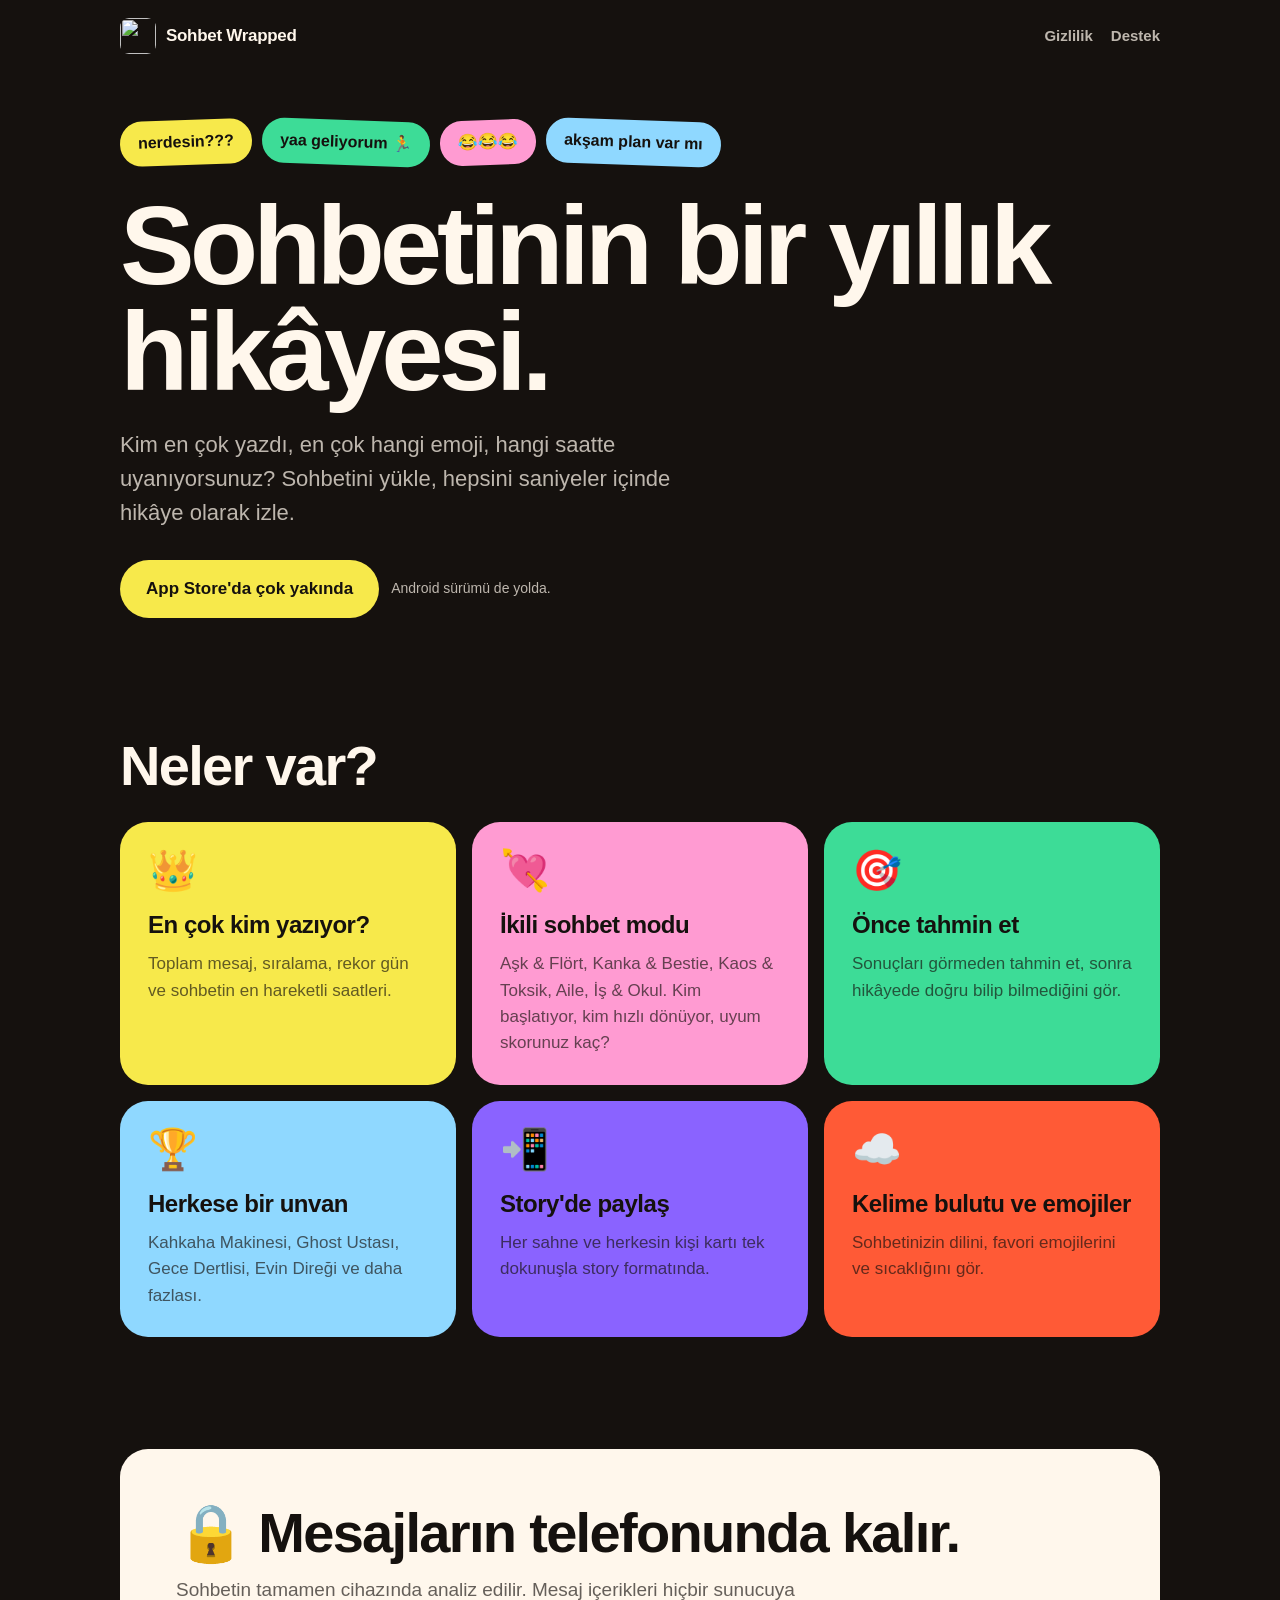
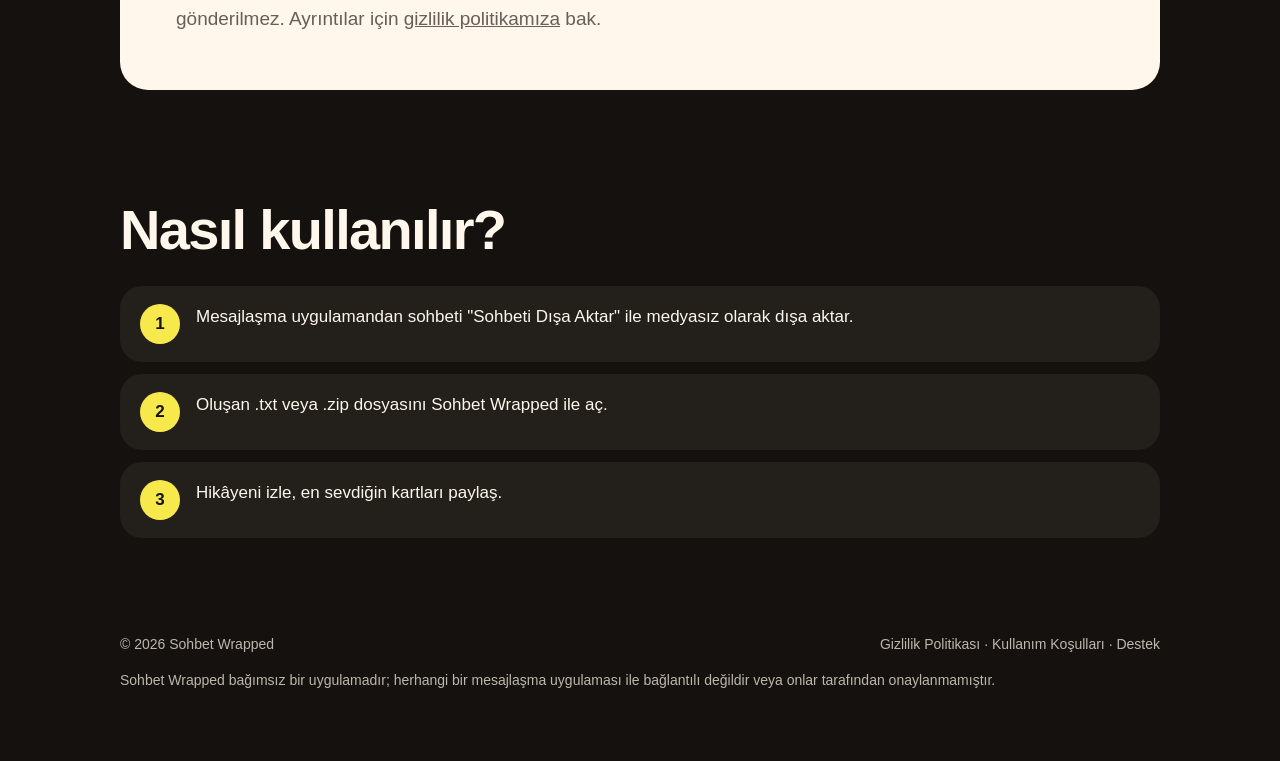
==== index.html @ d01721bb "chatwrapped.fun: tanıtım, gizlilik, kullanım koşulları, destek Co-Authored-By: Claude Opus 5.5 <nore" ====
<!doctype html>
<html lang="tr">
<head>
  <meta charset="utf-8">
  <meta name="viewport" content="width=device-width, initial-scale=1">
  <title>Sohbet Wrapped — Sohbetinin yıllık hikâyesi</title>
  <meta name="description" content="Sohbetini yükle, yılın hikâyesini izle: en çok kim yazdı, favori emoji, hangi saatte uyanıyorsunuz. Analiz tamamen telefonunda yapılır.">
  <meta property="og:title" content="Sohbet Wrapped — Sohbetinin yıllık hikâyesi">
  <meta property="og:description" content="En çok kim yazdı? Favori emojin ne? Sohbetinin bir yılı, saniyeler içinde ve telefonundan çıkmadan.">
  <meta property="og:image" content="https://chatwrapped.fun/assets/icon.png">
  <meta property="og:url" content="https://chatwrapped.fun/">
  <meta name="theme-color" content="#15110E">
  <link rel="icon" href="/assets/favicon.png">
  <link rel="apple-touch-icon" href="/assets/icon.png">
  <link rel="stylesheet" href="/assets/style.css">
</head>
<body>
  <header class="wrap nav">
    <a class="brand" href="/"><img src="/assets/icon.png" alt=""><span>Sohbet Wrapped</span></a>
    <nav class="nav-links">
      <a href="/gizlilik/">Gizlilik</a>
      <a href="/destek/">Destek</a>
    </nav>
  </header>

  <main>
    <section class="wrap hero">
      <div class="bubbles" aria-hidden="true">
        <span class="bubble bg-lemon">nerdesin???</span>
        <span class="bubble bg-mint">yaa geliyorum 🏃</span>
        <span class="bubble bg-pink">😂😂😂</span>
        <span class="bubble bg-sky">akşam plan var mı</span>
      </div>
      <h1>Sohbetinin bir yıllık hikâyesi.</h1>
      <p class="lead">Kim en çok yazdı, en çok hangi emoji, hangi saatte uyanıyorsunuz? Sohbetini yükle, hepsini saniyeler içinde hikâye olarak izle.</p>
      <div class="cta-row">
        <span class="btn" aria-disabled="true">App Store'da çok yakında</span>
        <span class="soon">Android sürümü de yolda.</span>
      </div>
    </section>

    <section class="wrap section">
      <h2>Neler var?</h2>
      <div class="grid">
        <div class="card bg-lemon">
          <div class="emoji">👑</div>
          <h3>En çok kim yazıyor?</h3>
          <p>Toplam mesaj, sıralama, rekor gün ve sohbetin en hareketli saatleri.</p>
        </div>
        <div class="card bg-pink">
          <div class="emoji">💘</div>
          <h3>İkili sohbet modu</h3>
          <p>Aşk &amp; Flört, Kanka &amp; Bestie, Kaos &amp; Toksik, Aile, İş &amp; Okul. Kim başlatıyor, kim hızlı dönüyor, uyum skorunuz kaç?</p>
        </div>
        <div class="card bg-mint">
          <div class="emoji">🎯</div>
          <h3>Önce tahmin et</h3>
          <p>Sonuçları görmeden tahmin et, sonra hikâyede doğru bilip bilmediğini gör.</p>
        </div>
        <div class="card bg-sky">
          <div class="emoji">🏆</div>
          <h3>Herkese bir unvan</h3>
          <p>Kahkaha Makinesi, Ghost Ustası, Gece Dertlisi, Evin Direği ve daha fazlası.</p>
        </div>
        <div class="card bg-violet">
          <div class="emoji">📲</div>
          <h3>Story'de paylaş</h3>
          <p>Her sahne ve herkesin kişi kartı tek dokunuşla story formatında.</p>
        </div>
        <div class="card bg-tomato">
          <div class="emoji">☁️</div>
          <h3>Kelime bulutu ve emojiler</h3>
          <p>Sohbetinizin dilini, favori emojilerini ve sıcaklığını gör.</p>
        </div>
      </div>
    </section>

    <section class="wrap section">
      <div class="band">
        <h2>🔒 Mesajların telefonunda kalır.</h2>
        <p>Sohbetin tamamen cihazında analiz edilir. Mesaj içerikleri hiçbir sunucuya gönderilmez. Ayrıntılar için <a href="/gizlilik/">gizlilik politikamıza</a> bak.</p>
      </div>
    </section>

    <section class="wrap section">
      <h2>Nasıl kullanılır?</h2>
      <ol class="steps">
        <li>Mesajlaşma uygulamandan sohbeti "Sohbeti Dışa Aktar" ile medyasız olarak dışa aktar.</li>
        <li>Oluşan .txt veya .zip dosyasını Sohbet Wrapped ile aç.</li>
        <li>Hikâyeni izle, en sevdiğin kartları paylaş.</li>
      </ol>
    </section>
  </main>

  <footer class="wrap footer">
    <div class="row">
      <span>© 2026 Sohbet Wrapped</span>
      <span>
        <a href="/gizlilik/">Gizlilik Politikası</a> ·
        <a href="/kosullar/">Kullanım Koşulları</a> ·
        <a href="/destek/">Destek</a>
      </span>
    </div>
    <p>Sohbet Wrapped bağımsız bir uygulamadır; herhangi bir mesajlaşma uygulaması ile bağlantılı değildir veya onlar tarafından onaylanmamıştır.</p>
  </footer>
</body>
</html>
---- assets/style.css ----
:root {
  --ink: #15110E;
  --paper: #FFF7EC;
  --tomato: #FF5A36;
  --blue: #3B4BFF;
  --lemon: #F7E94B;
  --mint: #3DDC97;
  --pink: #FF9BD2;
  --violet: #8A63FF;
  --sky: #8FD8FF;
  --ink-soft: rgba(21, 17, 14, 0.66);
  --paper-soft: rgba(255, 247, 236, 0.72);
  --radius: 28px;
  --max: 1080px;
}

* { box-sizing: border-box; }

html { -webkit-text-size-adjust: 100%; }

body {
  margin: 0;
  background: var(--ink);
  color: var(--paper);
  font-family: -apple-system, BlinkMacSystemFont, "Segoe UI", Roboto, "Helvetica Neue", Arial, sans-serif;
  font-size: 17px;
  line-height: 1.55;
}

a { color: inherit; }

.wrap { max-width: var(--max); margin: 0 auto; padding: 0 20px; }

/* Header */
.nav {
  display: flex; align-items: center; justify-content: space-between;
  padding-block: 18px;
}
.brand { display: flex; align-items: center; gap: 10px; text-decoration: none; font-weight: 900; letter-spacing: -0.3px; }
.brand img { width: 36px; height: 36px; border-radius: 9px; }
.nav-links { display: flex; gap: 18px; font-weight: 600; font-size: 15px; }
.nav-links a { text-decoration: none; color: var(--paper-soft); }
.nav-links a:hover { color: var(--paper); }

/* Hero */
.hero { padding-block: 48px 64px; position: relative; overflow: hidden; }
.bubbles { display: flex; flex-wrap: wrap; gap: 10px; margin-bottom: 28px; }
.bubble {
  display: inline-block; padding: 10px 18px; border-radius: 22px;
  color: var(--ink); font-weight: 800; font-size: 16px;
}
.bubble:nth-child(odd) { transform: rotate(-2deg); }
.bubble:nth-child(even) { transform: rotate(2deg); }
.hero h1 {
  font-size: clamp(48px, 11vw, 112px); line-height: 0.95; letter-spacing: -0.045em;
  font-weight: 900; margin: 0 0 22px;
}
.hero p.lead { font-size: clamp(18px, 2.4vw, 22px); color: var(--paper-soft); max-width: 620px; margin: 0 0 30px; }

.cta-row { display: flex; flex-wrap: wrap; gap: 12px; align-items: center; }
.btn {
  display: inline-flex; align-items: center; gap: 10px;
  padding: 16px 26px; border-radius: 999px; font-weight: 800; text-decoration: none;
  background: var(--lemon); color: var(--ink);
}
.btn.ghost { background: transparent; color: var(--paper); border: 2px solid rgba(255, 247, 236, 0.3); }
.soon { font-size: 14px; color: var(--paper-soft); }

/* Feature grid */
.section { padding-block: 56px; }
.section h2 { font-size: clamp(32px, 6vw, 56px); line-height: 1; letter-spacing: -0.03em; font-weight: 900; margin: 0 0 28px; }
.grid { display: grid; grid-template-columns: repeat(auto-fit, minmax(260px, 1fr)); gap: 16px; }
.card { border-radius: var(--radius); padding: 28px; color: var(--ink); }
.card .emoji { font-size: 40px; line-height: 1; }
.card h3 { font-size: 24px; letter-spacing: -0.02em; margin: 16px 0 8px; font-weight: 900; }
.card p { margin: 0; color: var(--ink-soft); font-weight: 500; }

.bg-lemon { background: var(--lemon); }
.bg-pink { background: var(--pink); }
.bg-mint { background: var(--mint); }
.bg-sky { background: var(--sky); }
.bg-violet { background: var(--violet); }
.bg-tomato { background: var(--tomato); }

/* Privacy band */
.band {
  border-radius: var(--radius); background: var(--paper); color: var(--ink);
  padding: clamp(28px, 5vw, 56px);
}
.band h2 { margin-bottom: 14px; }
.band p { color: var(--ink-soft); font-size: 19px; max-width: 700px; margin: 0; }

/* Steps */
.steps { counter-reset: s; list-style: none; padding: 0; margin: 0; display: grid; gap: 12px; }
.steps li {
  counter-increment: s; display: flex; gap: 16px; align-items: flex-start;
  background: rgba(255, 247, 236, 0.06); border-radius: 22px; padding: 18px 20px;
}
.steps li::before {
  content: counter(s); flex: 0 0 40px; height: 40px; border-radius: 50%;
  display: grid; place-items: center; font-weight: 900; color: var(--ink); background: var(--lemon);
}

/* Legal pages */
.doc { background: var(--paper); color: var(--ink); }
.doc .nav-links a { color: var(--ink-soft); }
.doc .nav-links a:hover { color: var(--ink); }
.legal { max-width: 760px; margin: 0 auto; padding: 24px 20px 80px; }
.legal h1 { font-size: clamp(36px, 7vw, 56px); line-height: 1.02; letter-spacing: -0.03em; font-weight: 900; margin: 16px 0 8px; }
.legal .updated { color: var(--ink-soft); font-size: 15px; margin-bottom: 32px; }
.legal h2 { font-size: 22px; letter-spacing: -0.01em; margin: 36px 0 10px; font-weight: 900; }
.legal p, .legal li { color: rgba(21, 17, 14, 0.85); }
.legal ul { padding-left: 22px; }
.legal li { margin-bottom: 6px; }
.legal table { width: 100%; border-collapse: collapse; margin: 12px 0; font-size: 15px; display: block; overflow-x: auto; }
.legal th, .legal td { text-align: left; padding: 10px 12px; border-bottom: 1px solid rgba(21, 17, 14, 0.12); vertical-align: top; }
.legal th { font-weight: 800; }
.callout { background: var(--lemon); border-radius: 20px; padding: 18px 20px; font-weight: 600; }

/* Footer */
.footer { padding-block: 40px 56px; color: var(--paper-soft); font-size: 14px; }
.doc .footer { color: var(--ink-soft); }
.footer .row { display: flex; flex-wrap: wrap; gap: 18px; justify-content: space-between; }
.footer a { text-decoration: none; }
.footer a:hover { text-decoration: underline; }

@media (max-width: 560px) {
  .nav-links { gap: 12px; font-size: 14px; }
  .brand span { display: none; }
}
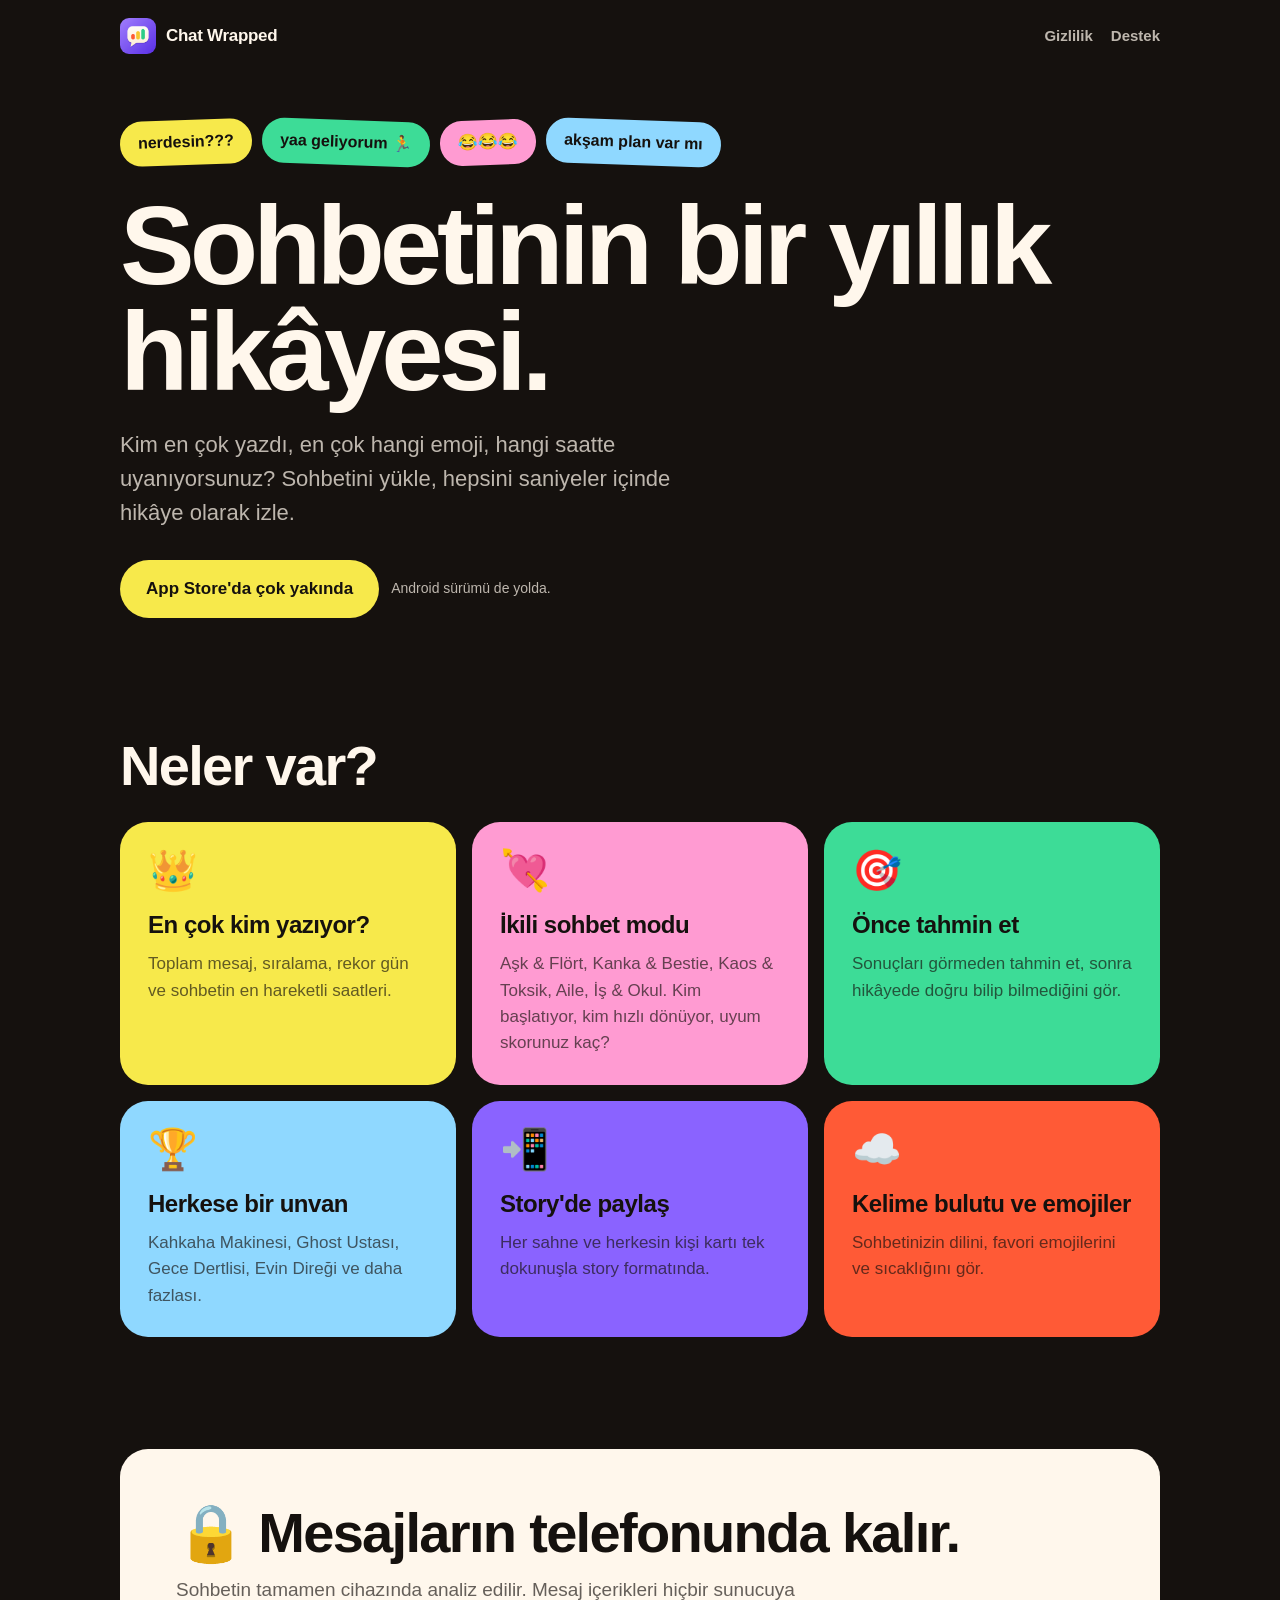
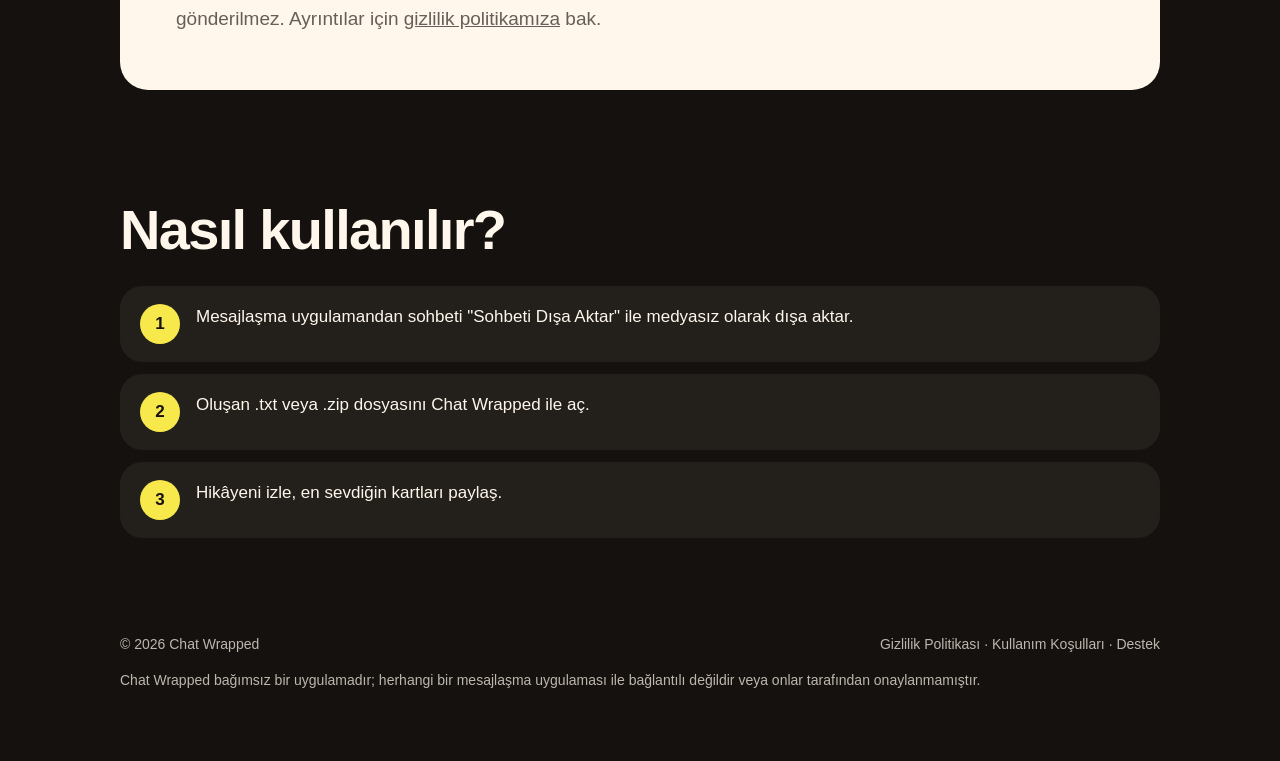
==== commit 9127e173: "İngilizce gizlilik ve kullanım koşulları sayfaları; ad Chat Wrapped oldu /en/privacy/ ve /en/terms/ " ====
--- a/index.html
+++ b/index.html
@@ -3,9 +3,9 @@
 <head>
   <meta charset="utf-8">
   <meta name="viewport" content="width=device-width, initial-scale=1">
-  <title>Sohbet Wrapped — Sohbetinin yıllık hikâyesi</title>
+  <title>Chat Wrapped — Sohbetinin yıllık hikâyesi</title>
   <meta name="description" content="Sohbetini yükle, yılın hikâyesini izle: en çok kim yazdı, favori emoji, hangi saatte uyanıyorsunuz. Analiz tamamen telefonunda yapılır.">
-  <meta property="og:title" content="Sohbet Wrapped — Sohbetinin yıllık hikâyesi">
+  <meta property="og:title" content="Chat Wrapped — Sohbetinin yıllık hikâyesi">
   <meta property="og:description" content="En çok kim yazdı? Favori emojin ne? Sohbetinin bir yılı, saniyeler içinde ve telefonundan çıkmadan.">
   <meta property="og:image" content="https://chatwrapped.fun/assets/icon.png">
   <meta property="og:url" content="https://chatwrapped.fun/">
@@ -16,7 +16,7 @@
 </head>
 <body>
   <header class="wrap nav">
-    <a class="brand" href="/"><img src="/assets/icon.png" alt=""><span>Sohbet Wrapped</span></a>
+    <a class="brand" href="/"><img src="/assets/icon.png" alt=""><span>Chat Wrapped</span></a>
     <nav class="nav-links">
       <a href="/gizlilik/">Gizlilik</a>
       <a href="/destek/">Destek</a>
@@ -86,7 +86,7 @@
       <h2>Nasıl kullanılır?</h2>
       <ol class="steps">
         <li>Mesajlaşma uygulamandan sohbeti "Sohbeti Dışa Aktar" ile medyasız olarak dışa aktar.</li>
-        <li>Oluşan .txt veya .zip dosyasını Sohbet Wrapped ile aç.</li>
+        <li>Oluşan .txt veya .zip dosyasını Chat Wrapped ile aç.</li>
         <li>Hikâyeni izle, en sevdiğin kartları paylaş.</li>
       </ol>
     </section>
@@ -94,14 +94,14 @@
 
   <footer class="wrap footer">
     <div class="row">
-      <span>© 2026 Sohbet Wrapped</span>
+      <span>© 2026 Chat Wrapped</span>
       <span>
         <a href="/gizlilik/">Gizlilik Politikası</a> ·
         <a href="/kosullar/">Kullanım Koşulları</a> ·
         <a href="/destek/">Destek</a>
       </span>
     </div>
-    <p>Sohbet Wrapped bağımsız bir uygulamadır; herhangi bir mesajlaşma uygulaması ile bağlantılı değildir veya onlar tarafından onaylanmamıştır.</p>
+    <p>Chat Wrapped bağımsız bir uygulamadır; herhangi bir mesajlaşma uygulaması ile bağlantılı değildir veya onlar tarafından onaylanmamıştır.</p>
   </footer>
 </body>
 </html>
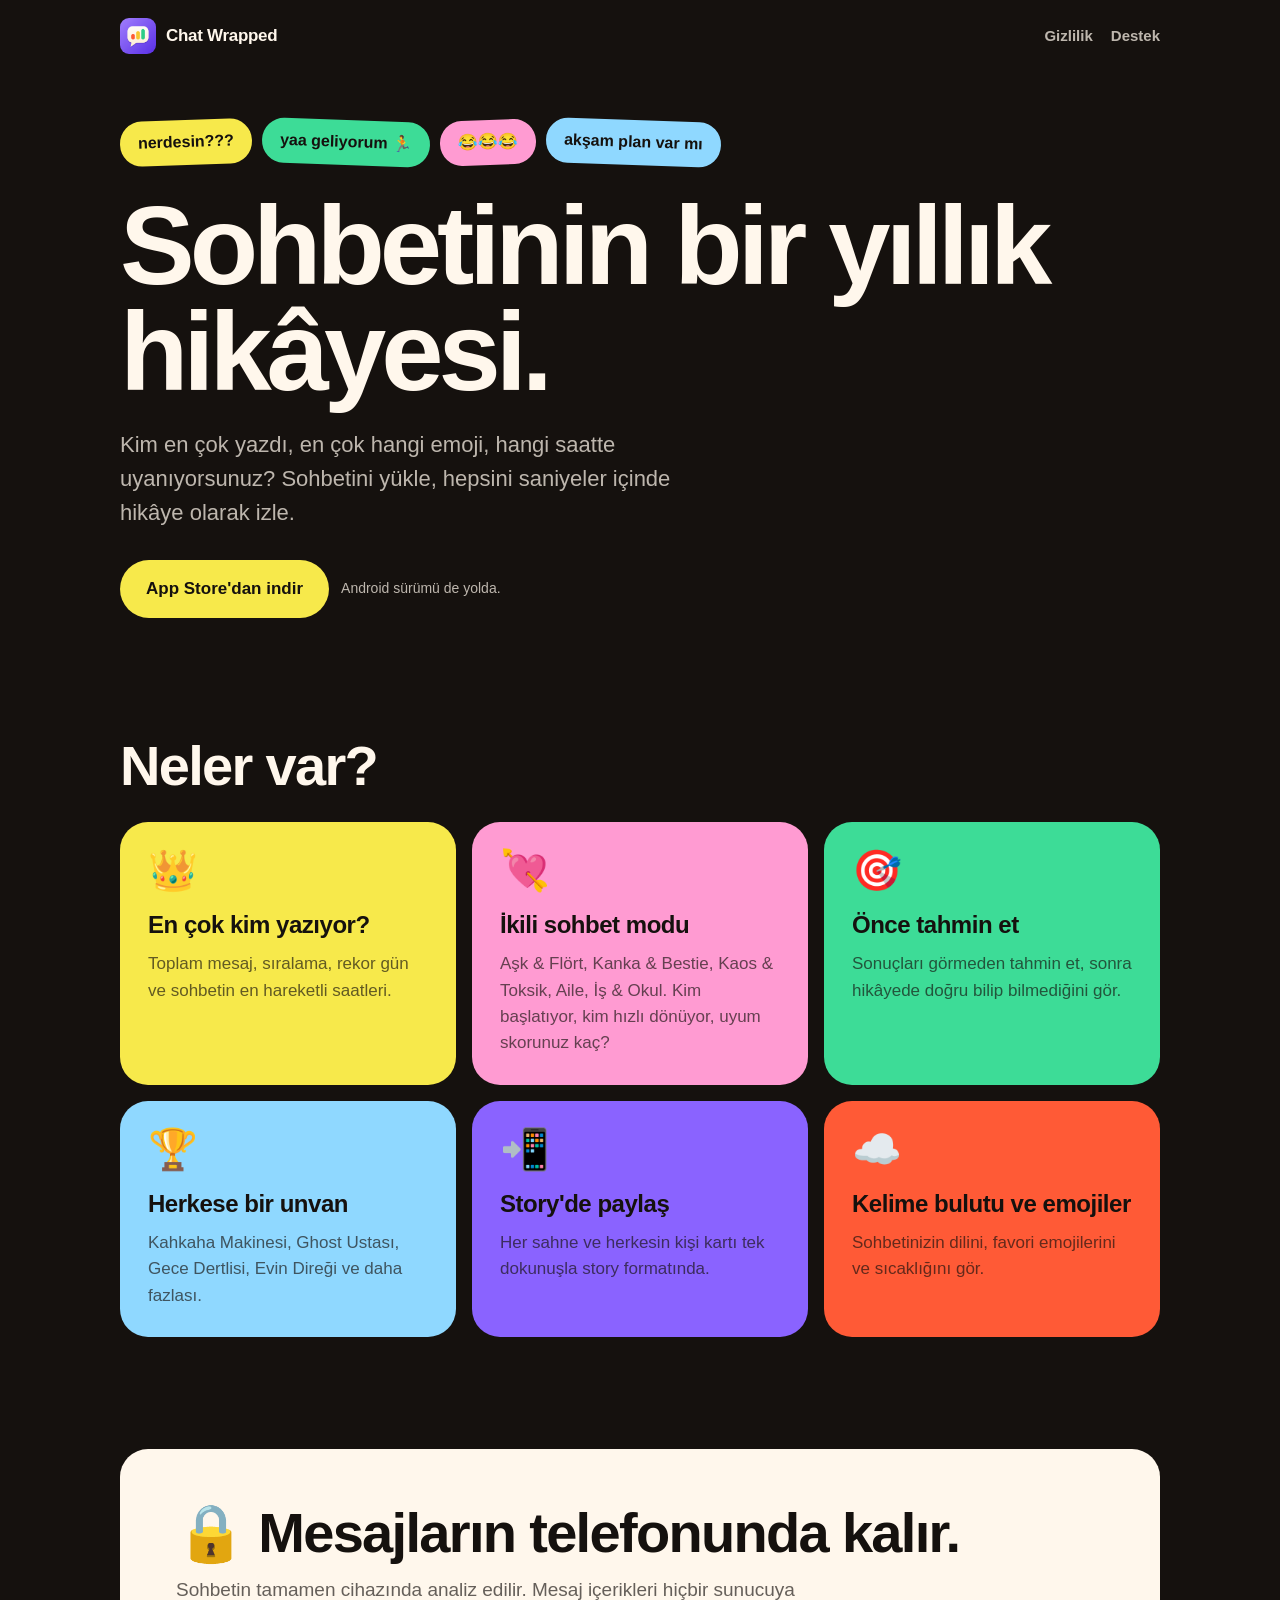
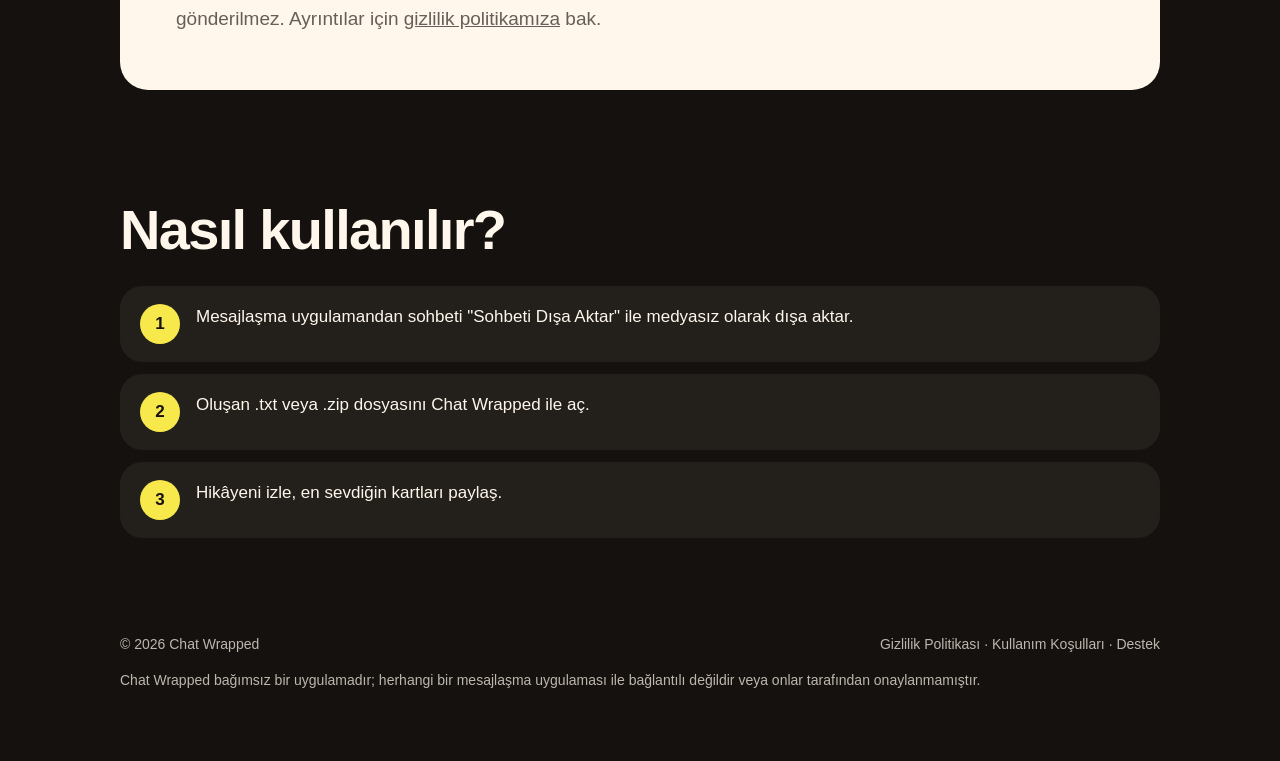
==== commit eb46149a: "Ana sayfaya App Store linki eklendi Co-Authored-By: Claude Opus 5.5 <noreply@anthropic.com> Claude-S" ====
--- a/index.html
+++ b/index.html
@@ -10,6 +10,7 @@
   <meta property="og:image" content="https://chatwrapped.fun/assets/icon.png">
   <meta property="og:url" content="https://chatwrapped.fun/">
   <meta name="theme-color" content="#15110E">
+  <meta name="apple-itunes-app" content="app-id=6826620272">
   <link rel="icon" href="/assets/favicon.png">
   <link rel="apple-touch-icon" href="/assets/icon.png">
   <link rel="stylesheet" href="/assets/style.css">
@@ -34,7 +35,7 @@
       <h1>Sohbetinin bir yıllık hikâyesi.</h1>
       <p class="lead">Kim en çok yazdı, en çok hangi emoji, hangi saatte uyanıyorsunuz? Sohbetini yükle, hepsini saniyeler içinde hikâye olarak izle.</p>
       <div class="cta-row">
-        <span class="btn" aria-disabled="true">App Store'da çok yakında</span>
+        <a class="btn" href="https://apps.apple.com/tr/app/chat-wrapped-mesaj-analizi/id6826620272?l=tr" rel="noopener">App Store'dan indir</a>
         <span class="soon">Android sürümü de yolda.</span>
       </div>
     </section>
--- a/assets/style.css
+++ b/assets/style.css
@@ -63,6 +63,7 @@
   padding: 16px 26px; border-radius: 999px; font-weight: 800; text-decoration: none;
   background: var(--lemon); color: var(--ink);
 }
+a.btn:hover, a.btn:focus-visible { filter: brightness(1.06); }
 .btn.ghost { background: transparent; color: var(--paper); border: 2px solid rgba(255, 247, 236, 0.3); }
 .soon { font-size: 14px; color: var(--paper-soft); }
 
